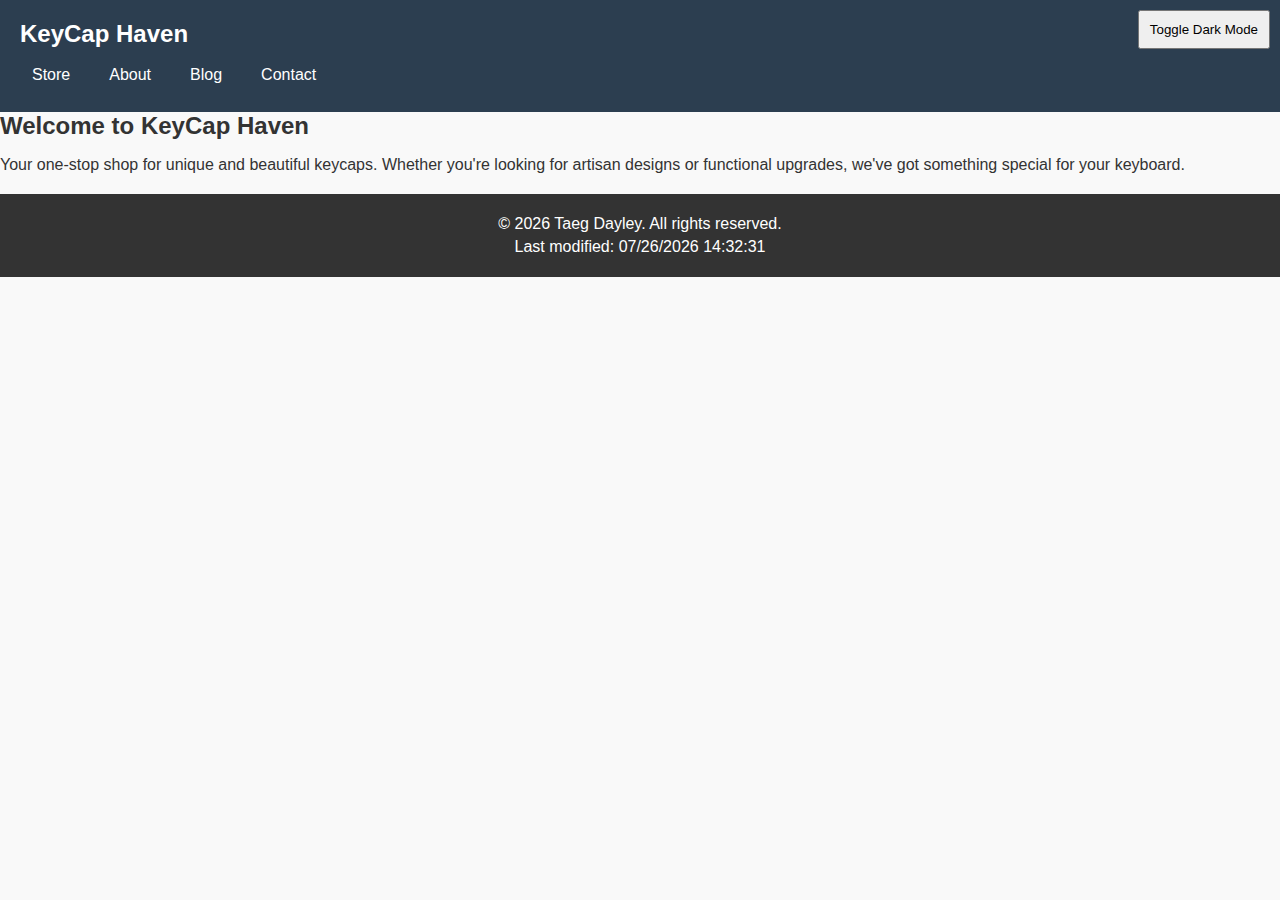
==== project/index.html @ 483429bb "footer scripts" ====
<!DOCTYPE html>
<html lang="en">
<head>
    <meta charset="UTF-8">
    <meta name="viewport" content="width=device-width, initial-scale=1.0">
    <meta name="description" content="The site plan">
    <meta name="Author" content="Taeg Dayley">
    <title>KeyCap Haven - Site Plan</title>
    <link rel="stylesheet" href="styles.css">
</head>
<body>

  <header>
    <h1>KeyCap Haven</h1>
    <nav>
      <ul>
        <li><a href="store.html">Store</a></li>
        <li><a href="about.html">About</a></li>
        <li><a href="blog.html">Blog</a></li>
        <li><button onclick="openContactForm()">Contact</button></li>
      </ul>
    </nav>
  </header>

  <main>
    <section>
      <h2>Welcome to KeyCap Haven</h2>
      <p>Your one-stop shop for unique and beautiful keycaps. Whether you're looking for artisan designs or functional upgrades, we've got something special for your keyboard.</p>
    </section>
  </main>

  <!-- Contact Modal -->
  <div id="contactModal" style="display:none;">
    <div>
      <h2>Contact Us</h2>
      <form id="contactForm">
        <label for="name">Name:</label><br>
        <input type="text" id="name" name="name" required><br><br>

        <label for="email">Email:</label><br>
        <input type="email" id="email" name="email" required><br><br>

        <label for="message">Message:</label><br>
        <textarea id="message" name="message" rows="5" required></textarea><br><br>

        <button type="submit">Send</button>
        <button type="button" onclick="closeContactForm()">Cancel</button>
      </form>
    </div>
  </div>
  <footer>
    <p>&copy; <span id="year"></span> Taeg Dayley. All rights reserved.</p>
    <p>Last modified: <span id="lastModified"></span></p>
  </footer>
  <script src="scripts/scripts.js" defer></script>

</body>
</html>
---- project/styles.css ----
/* === Reset & Base === */
body {
    font-family: 'Segoe UI', Tahoma, Geneva, Verdana, sans-serif;
    margin: 0;
    padding: 0;
    background-color: #f9f9f9;
    color: #333;
  }
  
  h1, h2, h3 {
    margin: 0;
  }
  
  img {
    max-width: 100%;
    display: block;
  }
  
  /* === Header / Nav Bar === */
  header {
    background-color: #2c3e50;
    color: white;
    padding: 20px;
    display: flex;
    flex-wrap: wrap;
    justify-content: space-between;
    align-items: center;
  }
  
  header h1 {
    font-size: 1.5rem;
    flex: 1 1 100%;
    margin-bottom: 10px;
  }
  
  nav ul {
    list-style: none;
    display: flex;
    flex-wrap: wrap;
    gap: 15px;
    margin: 0;
    padding: 0;
  }
  
  nav a, nav button {
    float: right;
    color: white;
    text-decoration: none;
    background: none;
    border: none;
    font-size: 1rem;
    cursor: pointer;
    padding: 8px 12px;
  }
  
  nav a:hover, nav button:hover {
    background-color: #34495e;
    border-radius: 5px;
  }
  
  /* === Contact Modal === */
  #contactModal {
    position: fixed;
    top: 0;
    left: 0;
    width: 100%;
    height: 100%;
    background: rgba(0,0,0,0.5);
    display: none;
    justify-content: center;
    align-items: center;
    z-index: 10;
  }
  
  #contactModal > div {
    background: white;
    padding: 30px;
    border-radius: 8px;
    width: 90%;
    max-width: 500px;
  }
  
  #contactForm input,
  #contactForm textarea {
    width: 100%;
    padding: 10px;
    margin-bottom: 15px;
    border-radius: 4px;
    border: 1px solid #ccc;
    font-family: inherit;
  }
  
  /* === Store Page Grid === */
  .store-grid {
    display: grid;
    grid-template-columns: repeat(auto-fill, minmax(180px, 1fr));
    gap: 20px;
    padding: 20px;
    max-width: 1200px;
    margin: auto;
  }
  
  .keycap-item {
    background-color: white;
    border-radius: 8px;
    padding: 15px;
    box-shadow: 0 2px 6px rgba(0,0,0,0.1);
    transition: transform 0.2s ease;
  }
  
  .keycap-item:hover {
    transform: scale(1.03);
  }
  
  .keycap-item h3 {
    margin: 10px 0 5px;
    font-size: 1.1rem;
  }
  
  .keycap-item p {
    font-size: 0.95rem;
    color: #555;
  }
  
  /* === Star Rating === */
  .rating {
    color: gold;
    font-size: 1rem;
  }
  
  /* === About Page === */
  .about-content {
    max-width: 800px;
    margin: 40px auto;
    background-color: #fff;
    padding: 30px;
    border-radius: 10px;
    box-shadow: 0 2px 10px rgba(0,0,0,0.05);
  }
  
  .about-content h2 {
    margin-bottom: 20px;
    font-size: 2rem;
    color: #222;
  }
  
  .about-content p {
    margin-bottom: 15px;
    font-size: 1rem;
    line-height: 1.7;
    color: #555;
  }
  
  /* === Blog Page === */
  .blog-featured {
    background-color: #fefefe;
    border-radius: 12px;
    padding: 30px;
    margin: 40px auto 20px;
    max-width: 900px;
    box-shadow: 0 3px 10px rgba(0,0,0,0.1);
    display: flex;
    flex-direction: column;
    gap: 20px;
  }
  
  .blog-featured h2 {
    font-size: 2rem;
    margin-bottom: 10px;
  }
  
  .blog-featured p {
    color: #555;
    line-height: 1.6;
  }
  
  .blog-grid {
    display: grid;
    grid-template-columns: repeat(auto-fill, minmax(280px, 1fr));
    gap: 25px;
    max-width: 1000px;
    margin: 0 auto 60px;
    padding: 0 20px;
  }
  
  .blog-card {
    background-color: #fff;
    border-radius: 10px;
    padding: 20px;
    box-shadow: 0 2px 8px rgba(0,0,0,0.08);
    transition: transform 0.2s ease;
  }
  
  .blog-card:hover {
    transform: translateY(-5px);
  }
  
  .blog-card h3 {
    margin-bottom: 10px;
    font-size: 1.25rem;
  }
  
  .blog-card p {
    font-size: 0.95rem;
    color: #555;
    line-height: 1.5;
  }

  footer {
    background-color: #333;
    color: white;
    text-align: center;
    padding: 1rem;
    margin-top: 20px;
    font-size: 1rem;
}

footer p {
    margin: 5px 0;
}
  
  /* === Media Queries for Phones and Small Devices === */
  @media (max-width: 768px) {
    header {
      flex-direction: column;
      align-items: flex-start;
    }
  
    nav ul {
      flex-direction: column;
      width: 100%;
      padding-top: 10px;
    }
  
    nav a, nav button {
      width: 100%;
      text-align: left;
      padding: 10px 0;
    }
  
    .store-grid {
      grid-template-columns: 1fr;
      padding: 10px;
    }
  
    .blog-featured, .about-content {
      padding: 20px;
      margin: 20px 10px;
    }
  
    .blog-grid {
      grid-template-columns: 1fr;
      padding: 0 10px;
    }
  
    #contactModal > div {
      padding: 20px;
    }
  
    header h1 {
      margin-bottom: 10px;
    }
  }
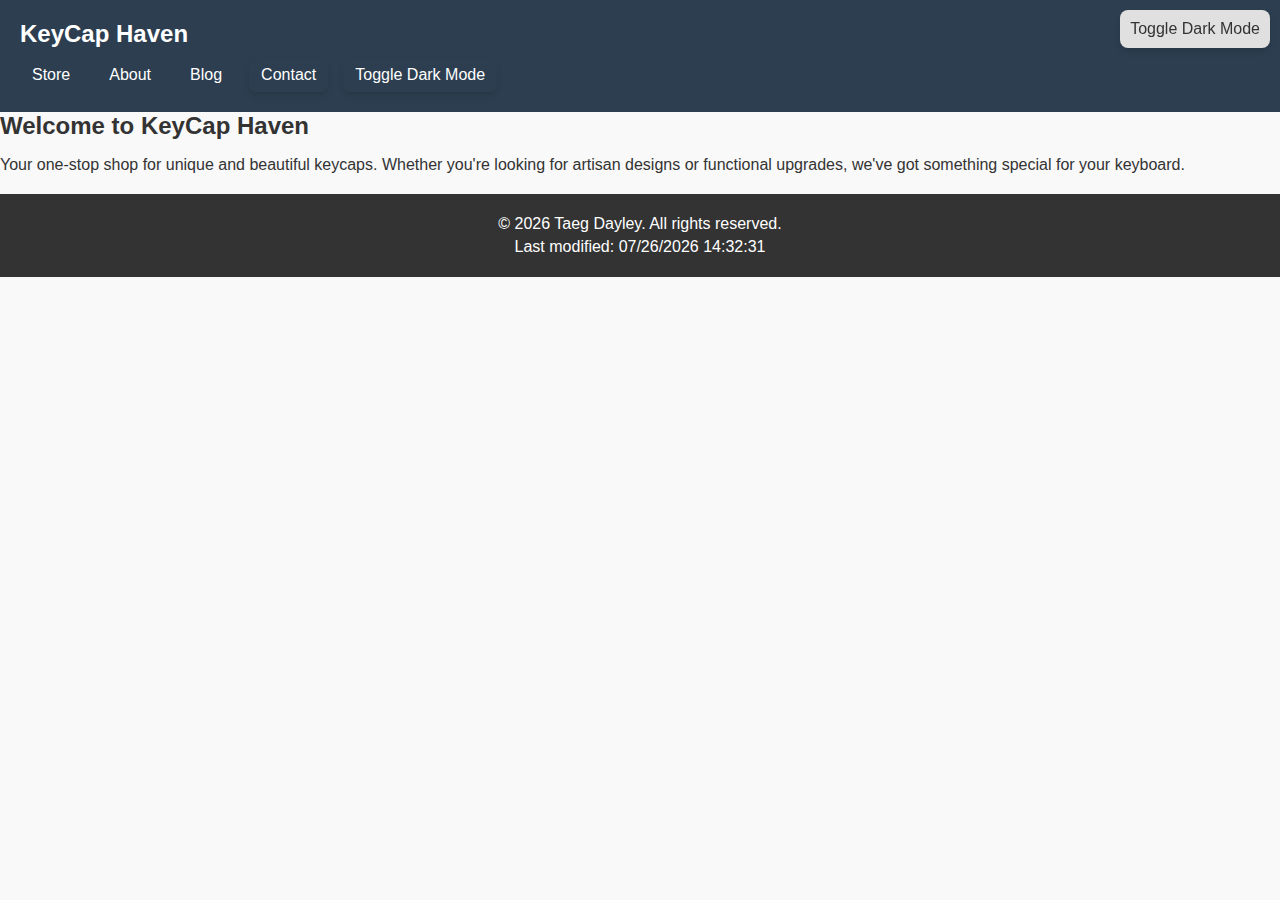
==== commit 1e7e48c8: "dark mode" ====
--- a/project/index.html
+++ b/project/index.html
@@ -18,6 +18,7 @@
         <li><a href="about.html">About</a></li>
         <li><a href="blog.html">Blog</a></li>
         <li><button onclick="openContactForm()">Contact</button></li>
+        <button onclick="toggleDarkMode()">Toggle Dark Mode</button>
       </ul>
     </nav>
   </header>
--- a/project/styles.css
+++ b/project/styles.css
@@ -6,7 +6,39 @@
     background-color: #f9f9f9;
     color: #333;
   }
-  
+
+
+/* Dark mode styles */
+body.dark-mode {
+  background-color: #121212;
+  color: white;
+}
+
+button {
+  padding: 10px 20px;
+  font-size: 1rem;
+  background-color: #e0e0e0;
+  color: #333;
+  border: none;
+  border-radius: 8px;
+  cursor: pointer;
+  transition: all 0.3s ease;
+  box-shadow: 0 4px 6px rgba(0,0,0,0.1);
+}
+
+/* Button style when in dark mode */
+body.dark-mode button {
+  background-color: #333;
+  color: #f0f0f0;
+  box-shadow: 0 4px 6px rgba(255,255,255,0.1);
+}
+
+button:hover {
+  transform: translateY(-2px);
+  box-shadow: 0 6px 12px rgba(0,0,0,0.2);
+}
+
+
   h1, h2, h3 {
     margin: 0;
   }
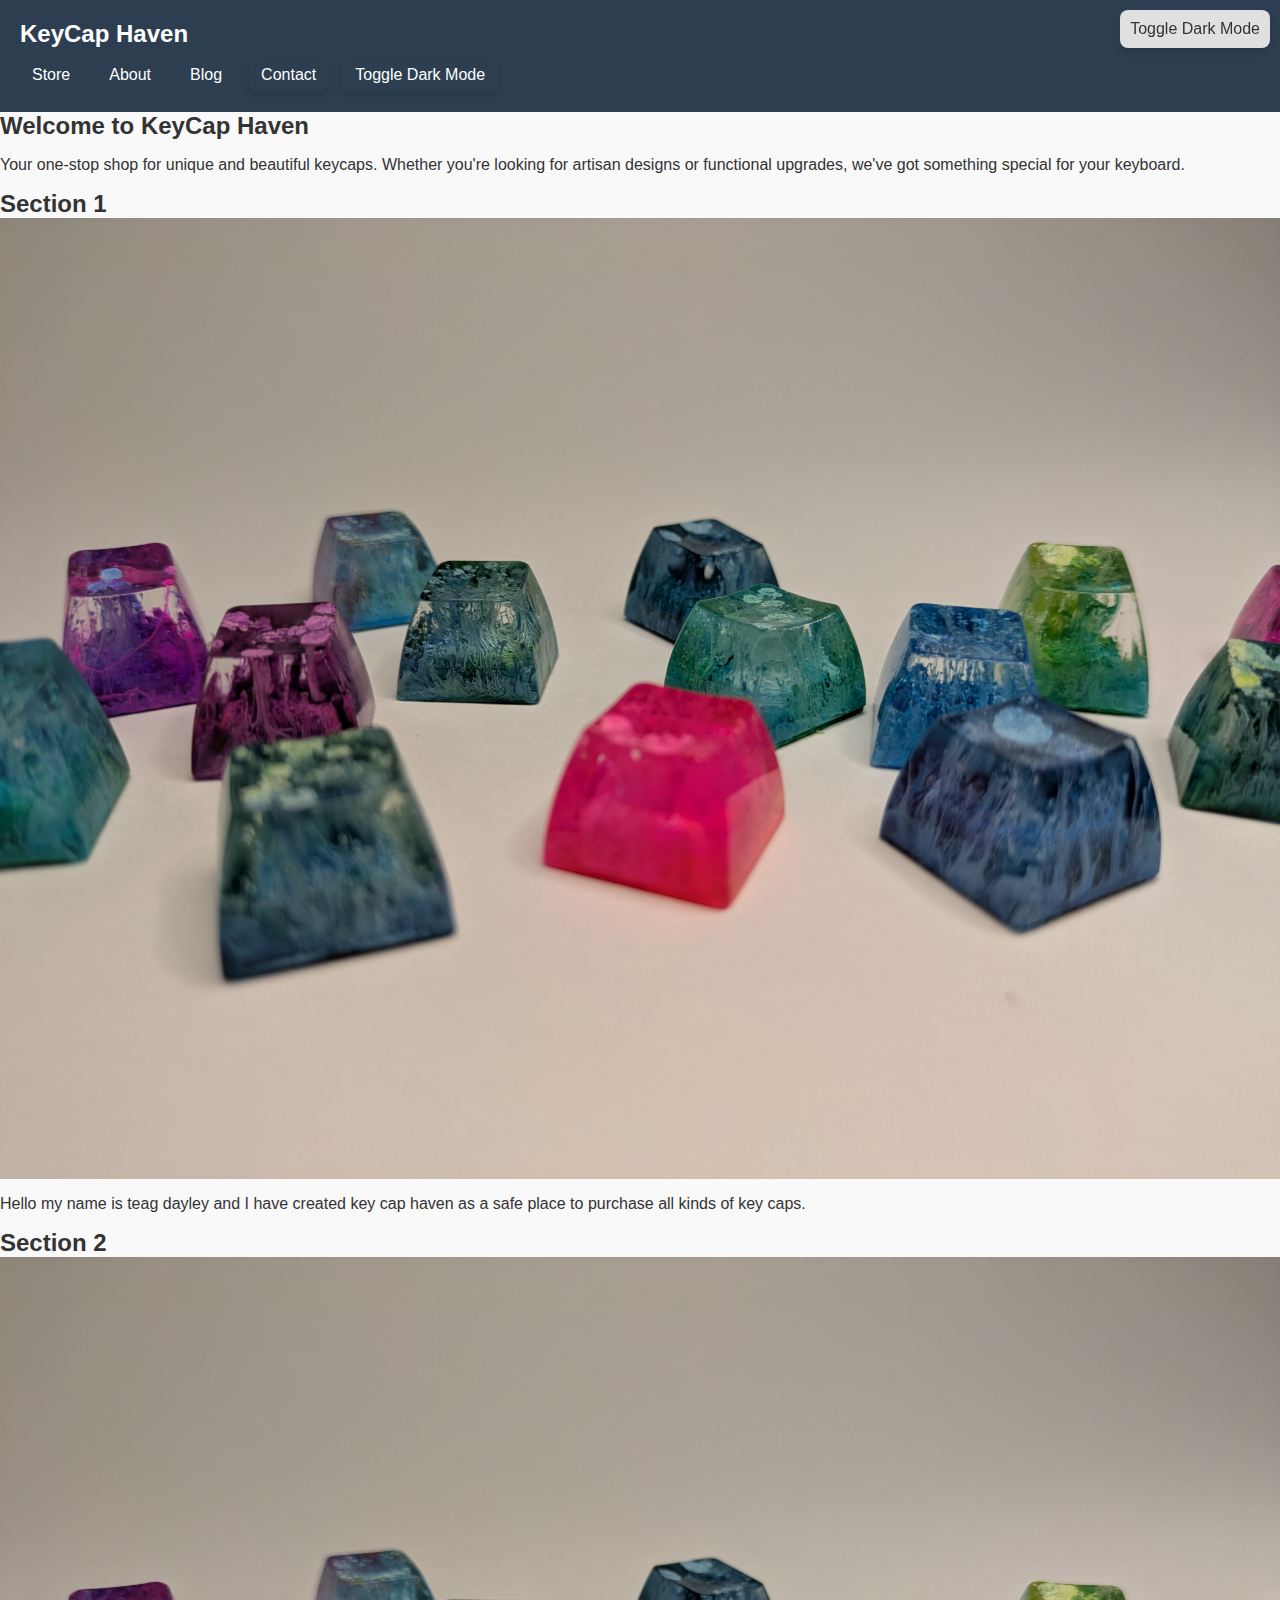
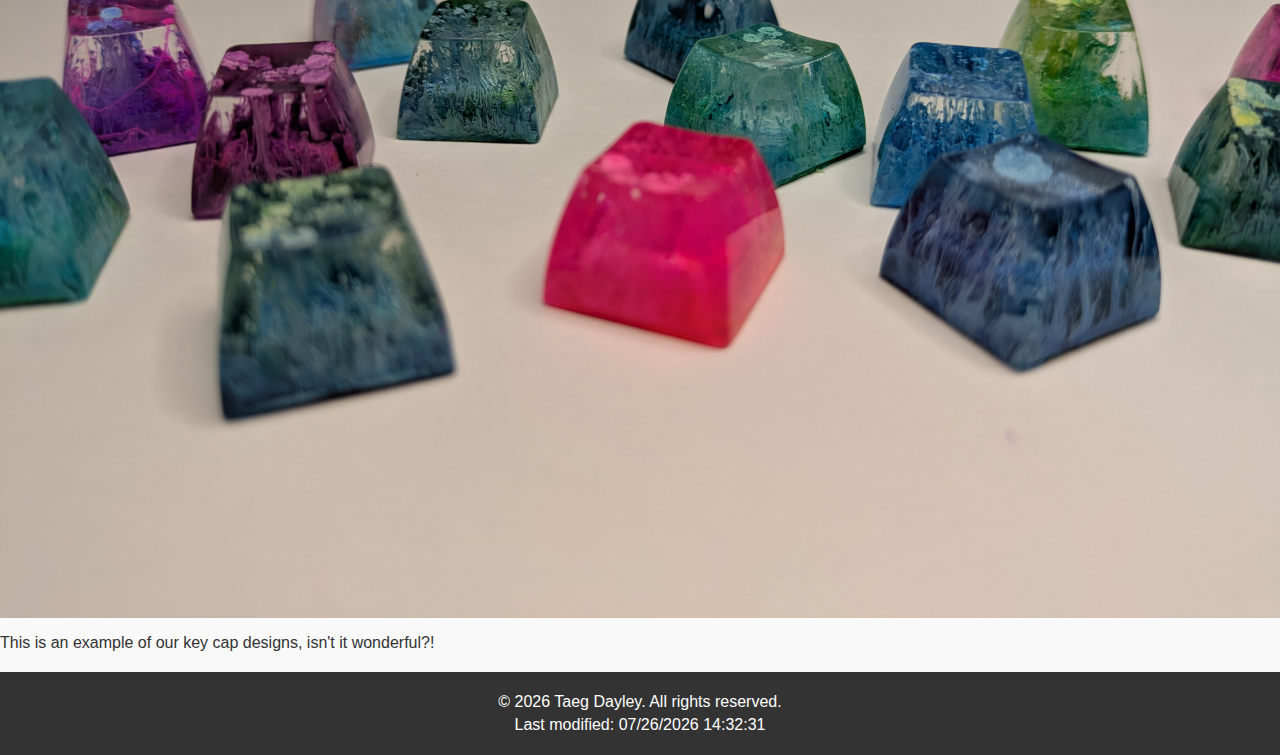
==== commit 0d0f3574: "major changes, images folder and footers, with script fixes" ====
--- a/project/index.html
+++ b/project/index.html
@@ -28,6 +28,16 @@
       <h2>Welcome to KeyCap Haven</h2>
       <p>Your one-stop shop for unique and beautiful keycaps. Whether you're looking for artisan designs or functional upgrades, we've got something special for your keyboard.</p>
     </section>
+    <section id="section1" class="card">
+      <h2>Section 1</h2>
+      <img src="images/test.png" alt="Description of image 1">
+      <p>Hello my name is teag dayley and I have created key cap haven as a safe place to purchase all kinds of key caps.</p>
+    </section>
+    <section id="section2" class="card">
+        <h2>Section 2</h2>
+        <img src="images/test.png" alt="Description of image 2">
+        <p>This is an example of our key cap designs, isn't it wonderful?!</p>
+    </section>
   </main>
 
   <!-- Contact Modal -->
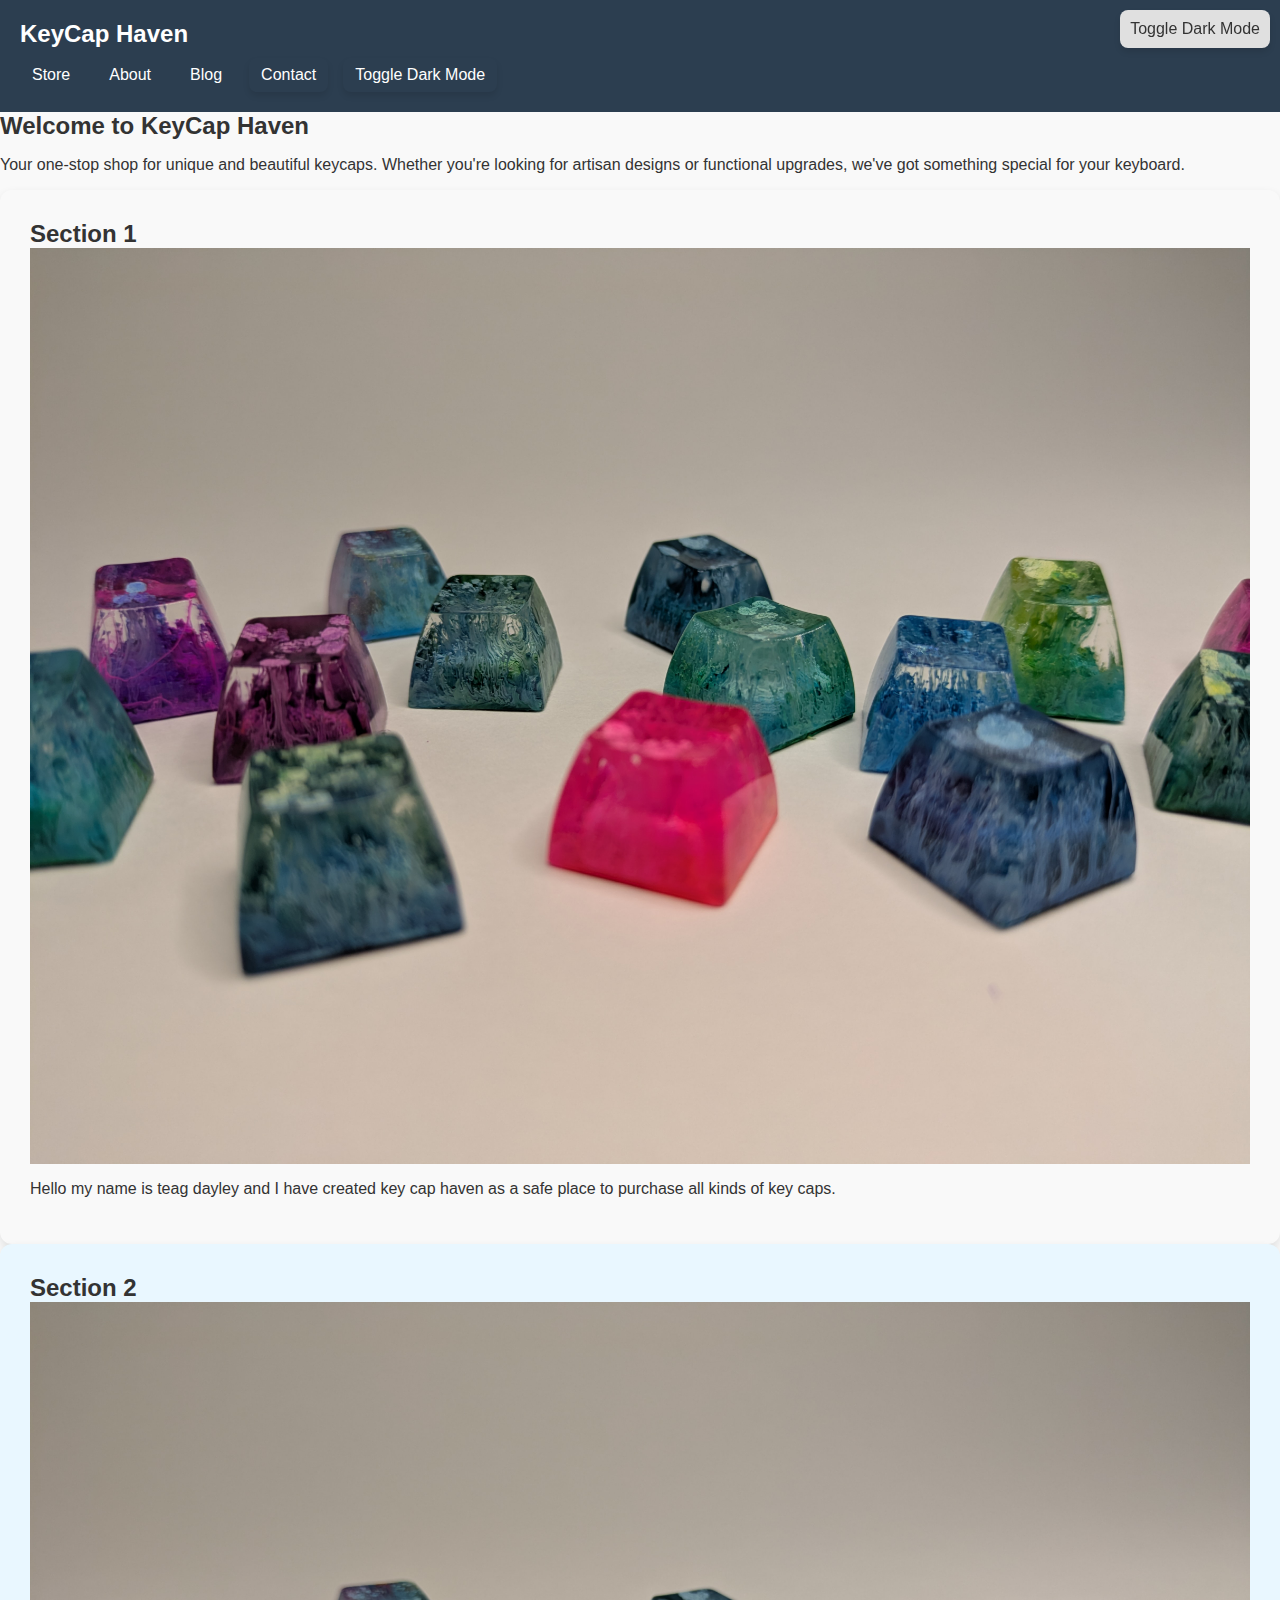
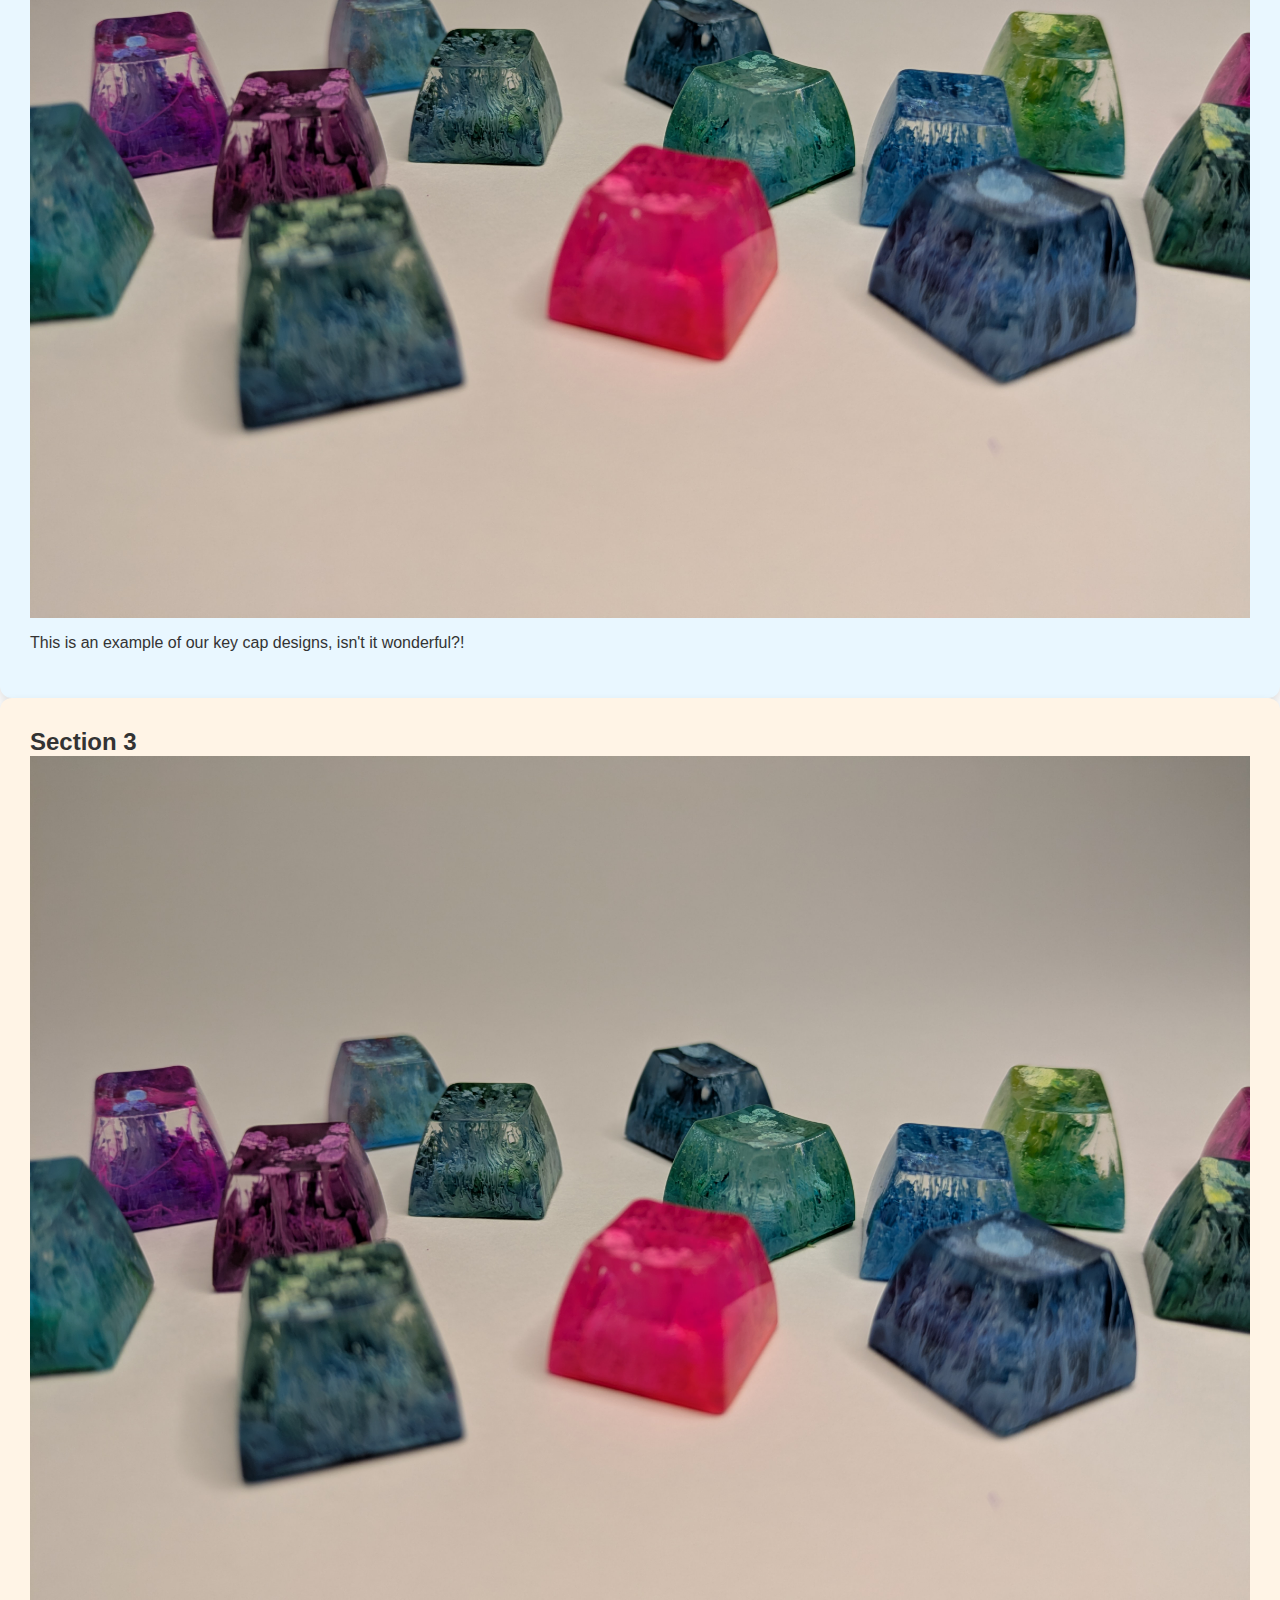
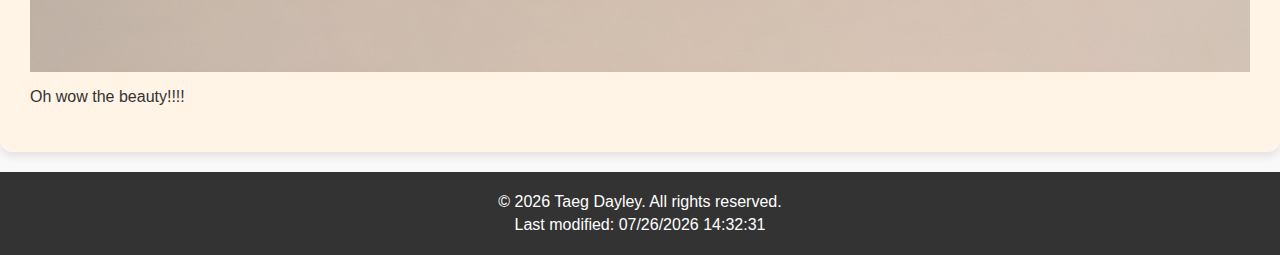
==== commit 9bcb1aad: "sections css" ====
--- a/project/index.html
+++ b/project/index.html
@@ -38,6 +38,11 @@
         <img src="images/test.png" alt="Description of image 2">
         <p>This is an example of our key cap designs, isn't it wonderful?!</p>
     </section>
+    <section id="section3" class="card">
+      <h2>Section 3</h2>
+      <img src="images/test.png" alt="Description of image 2">
+      <p>Oh wow the beauty!!!!</p>
+  </section>
   </main>
 
   <!-- Contact Modal -->
--- a/project/styles.css
+++ b/project/styles.css
@@ -7,6 +7,32 @@
     color: #333;
   }
 
+  .grid-container {
+    display: grid;
+    grid-template-columns: repeat(auto-fit, minmax(250px, 1fr));
+    gap: 20px;
+    padding: 20px;
+    max-width: 1000px;
+    margin: 0 auto;
+  }
+  
+  #section1, #section2, #section3 {
+    padding: 30px;
+    border-radius: 12px;
+    box-shadow: 0 4px 10px rgba(0, 0, 0, 0.1);
+    transition: background-color 0.3s ease, color 0.3s ease;
+  }
+  
+  /* Light mode styles */
+  #section1 { background-color: #f9f9f9; color: #333; }
+  #section2 { background-color: #e9f7ff; color: #333; }
+  #section3 { background-color: #fff4e6; color: #333; }
+  
+  /* Dark mode styles */
+  body.dark-mode #section1 { background-color: #1e1e1e; color: #f1f1f1; }
+  body.dark-mode #section2 { background-color: #263238; color: #f1f1f1; }
+  body.dark-mode #section3 { background-color: #3e2723; color: #f1f1f1; }
+  
 
 /* Dark mode styles */
 body.dark-mode {
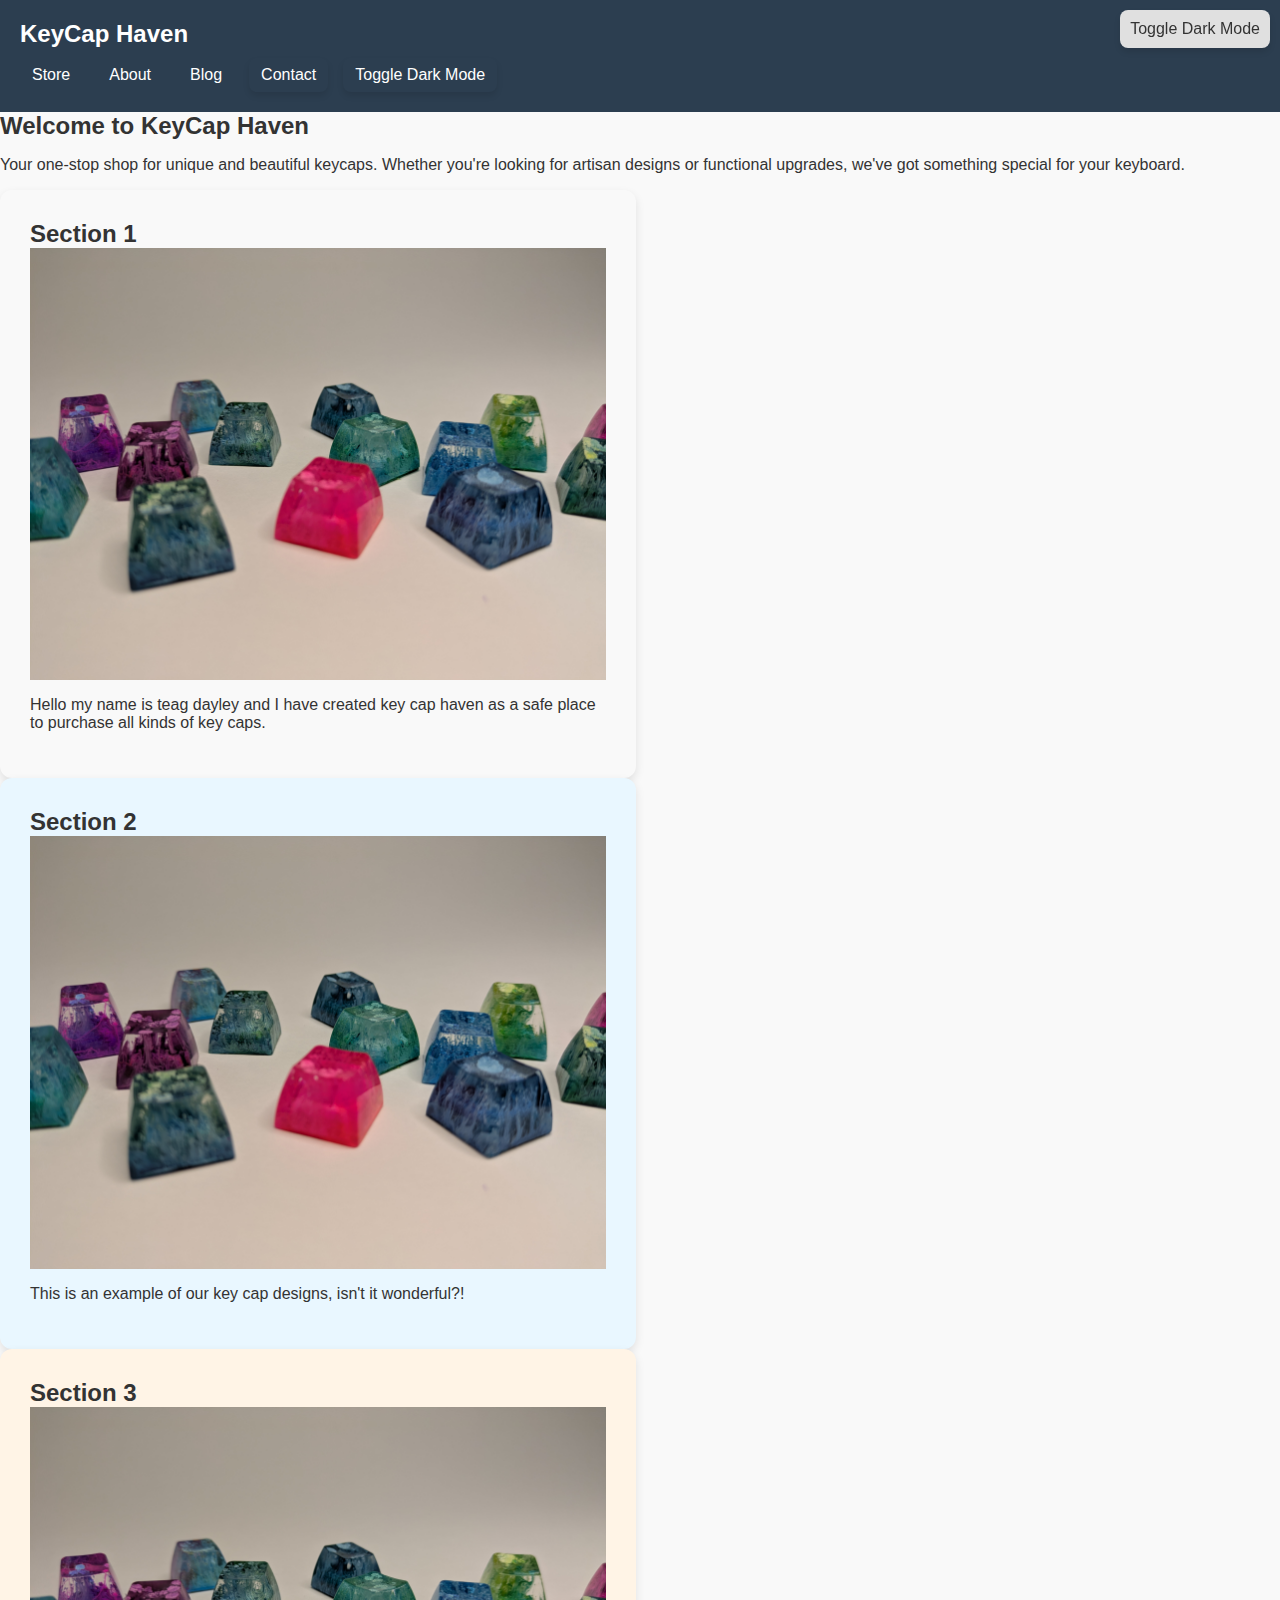
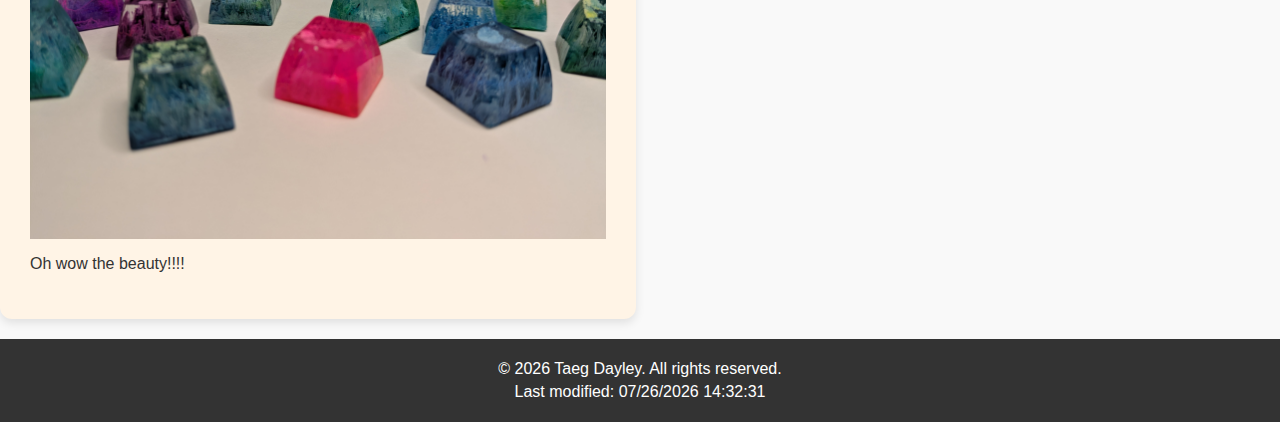
==== commit b9cb1d39: "div update" ====
--- a/project/index.html
+++ b/project/index.html
@@ -28,21 +28,21 @@
       <h2>Welcome to KeyCap Haven</h2>
       <p>Your one-stop shop for unique and beautiful keycaps. Whether you're looking for artisan designs or functional upgrades, we've got something special for your keyboard.</p>
     </section>
-    <section id="section1" class="card">
+    <div id="section1" class="card">
       <h2>Section 1</h2>
       <img src="images/test.png" alt="Description of image 1">
       <p>Hello my name is teag dayley and I have created key cap haven as a safe place to purchase all kinds of key caps.</p>
-    </section>
-    <section id="section2" class="card">
+    </div>
+    <div id="section2" class="card">
         <h2>Section 2</h2>
         <img src="images/test.png" alt="Description of image 2">
         <p>This is an example of our key cap designs, isn't it wonderful?!</p>
-    </section>
-    <section id="section3" class="card">
+    </div>
+    <div id="section3" class="card">
       <h2>Section 3</h2>
       <img src="images/test.png" alt="Description of image 2">
       <p>Oh wow the beauty!!!!</p>
-  </section>
+    </div>
   </main>
 
   <!-- Contact Modal -->
--- a/project/styles.css
+++ b/project/styles.css
@@ -9,24 +9,25 @@
 
   .grid-container {
     display: grid;
-    grid-template-columns: repeat(auto-fit, minmax(250px, 1fr));
-    gap: 20px;
-    padding: 20px;
-    max-width: 1000px;
-    margin: 0 auto;
-  }
-  
+    grid-template-columns: repeat(3, 1fr); /* or any layout that supports your column spans */
+    grid-template-rows: auto auto; /* enough rows for row spans */
+    gap: 1rem; /* optional spacing */
+  }
+  
+
+
   #section1, #section2, #section3 {
     padding: 30px;
     border-radius: 12px;
     box-shadow: 0 4px 10px rgba(0, 0, 0, 0.1);
     transition: background-color 0.3s ease, color 0.3s ease;
+    width: 45%;
   }
   
   /* Light mode styles */
-  #section1 { background-color: #f9f9f9; color: #333; }
-  #section2 { background-color: #e9f7ff; color: #333; }
-  #section3 { background-color: #fff4e6; color: #333; }
+  #section1 { background-color: #f9f9f9; color: #333; grid-column: 1 / span 3; grid-row: 1 / 2;}
+  #section2 { background-color: #e9f7ff; color: #333; grid-column: 1 / span 2; grid-row: 2 / 3;} 
+  #section3 { background-color: #fff4e6; color: #333; grid-column: 2 / span 3; grid-row: 2 / 3;}
   
   /* Dark mode styles */
   body.dark-mode #section1 { background-color: #1e1e1e; color: #f1f1f1; }
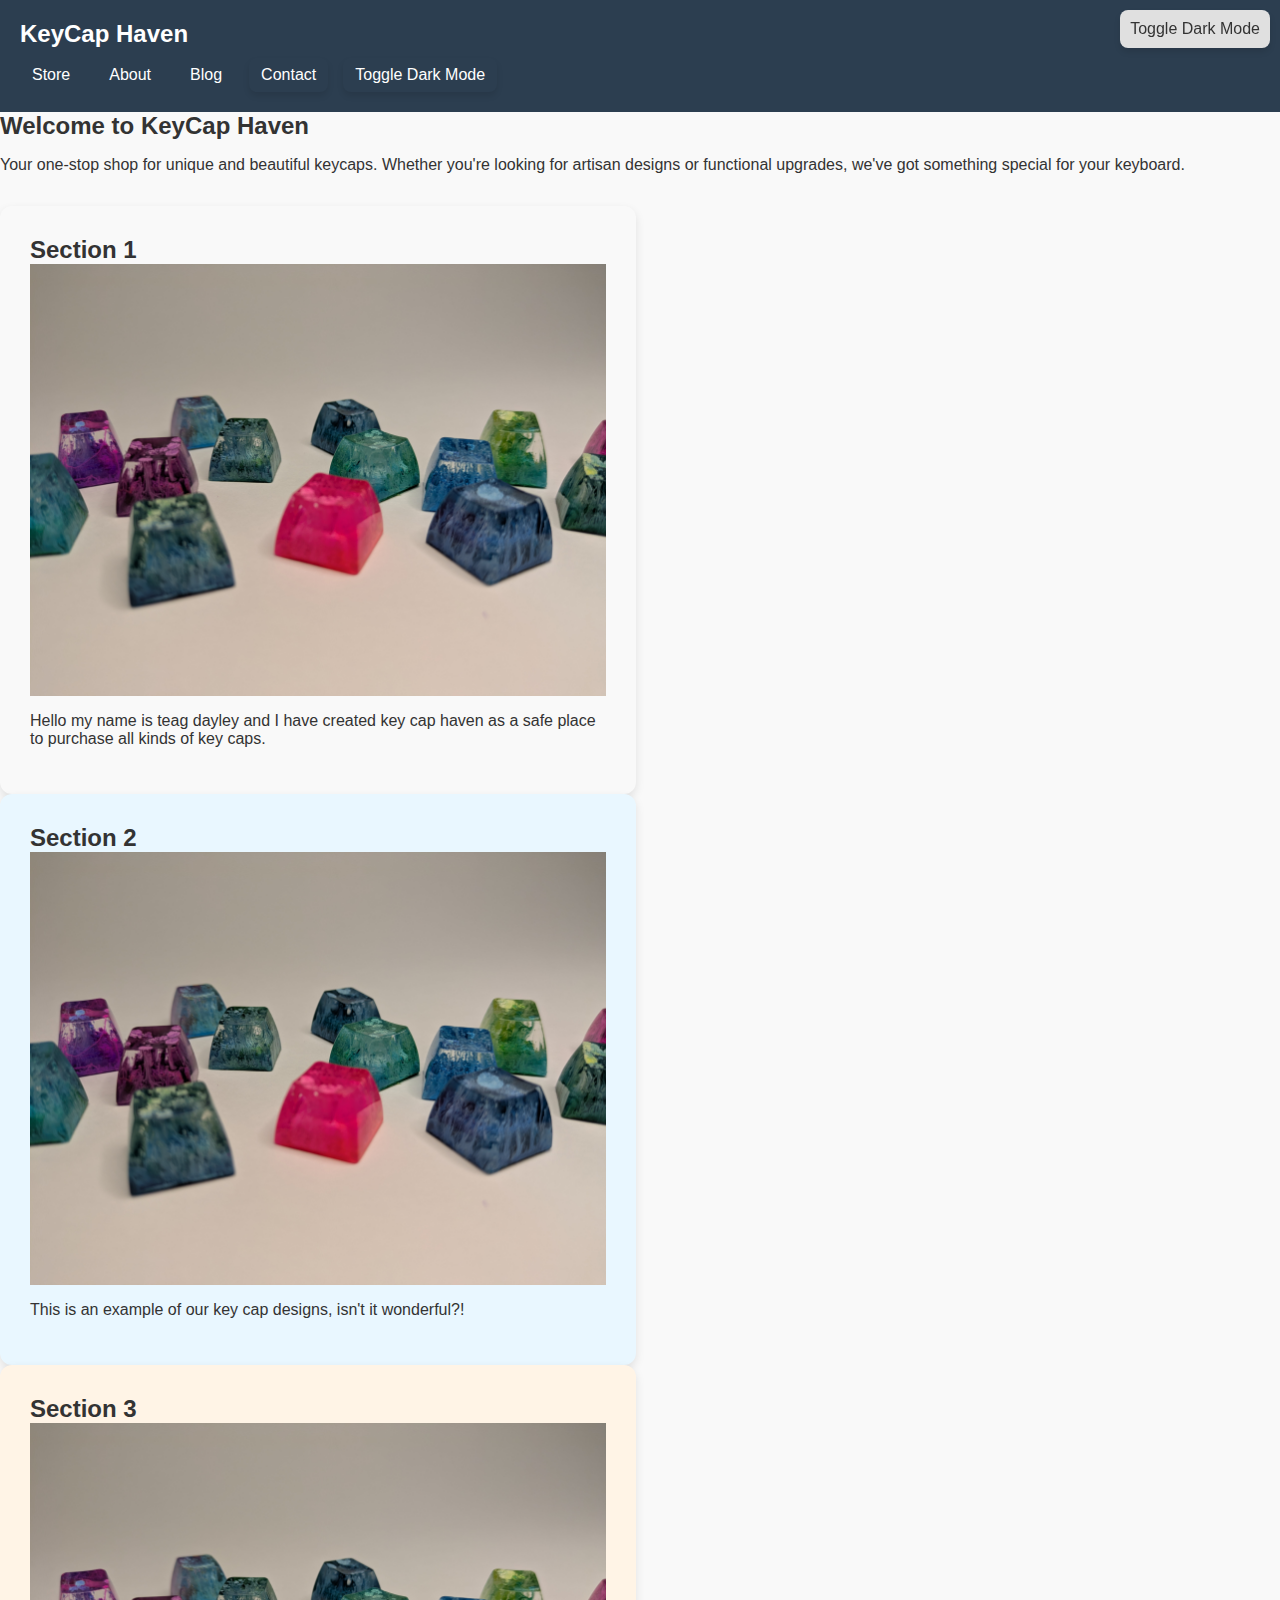
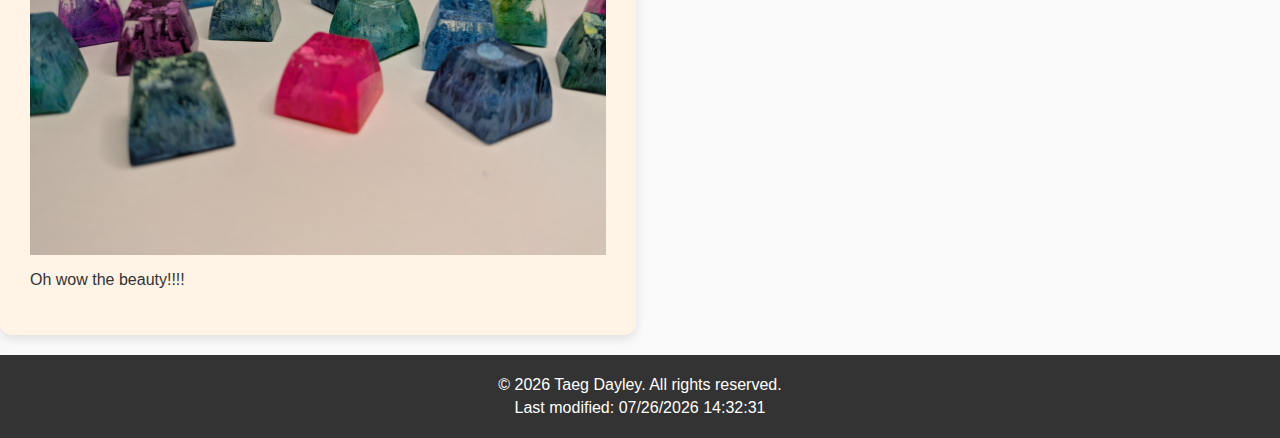
==== commit bc6efb0a: "grid container div" ====
--- a/project/index.html
+++ b/project/index.html
@@ -28,20 +28,22 @@
       <h2>Welcome to KeyCap Haven</h2>
       <p>Your one-stop shop for unique and beautiful keycaps. Whether you're looking for artisan designs or functional upgrades, we've got something special for your keyboard.</p>
     </section>
+    <div class="grid-container"></div>
     <div id="section1" class="card">
       <h2>Section 1</h2>
       <img src="images/test.png" alt="Description of image 1">
       <p>Hello my name is teag dayley and I have created key cap haven as a safe place to purchase all kinds of key caps.</p>
     </div>
-    <div id="section2" class="card">
-        <h2>Section 2</h2>
+      <div id="section2" class="card">
+          <h2>Section 2</h2>
+          <img src="images/test.png" alt="Description of image 2">
+          <p>This is an example of our key cap designs, isn't it wonderful?!</p>
+      </div>
+      <div id="section3" class="card">
+        <h2>Section 3</h2>
         <img src="images/test.png" alt="Description of image 2">
-        <p>This is an example of our key cap designs, isn't it wonderful?!</p>
-    </div>
-    <div id="section3" class="card">
-      <h2>Section 3</h2>
-      <img src="images/test.png" alt="Description of image 2">
-      <p>Oh wow the beauty!!!!</p>
+        <p>Oh wow the beauty!!!!</p>
+      </div>
     </div>
   </main>
 
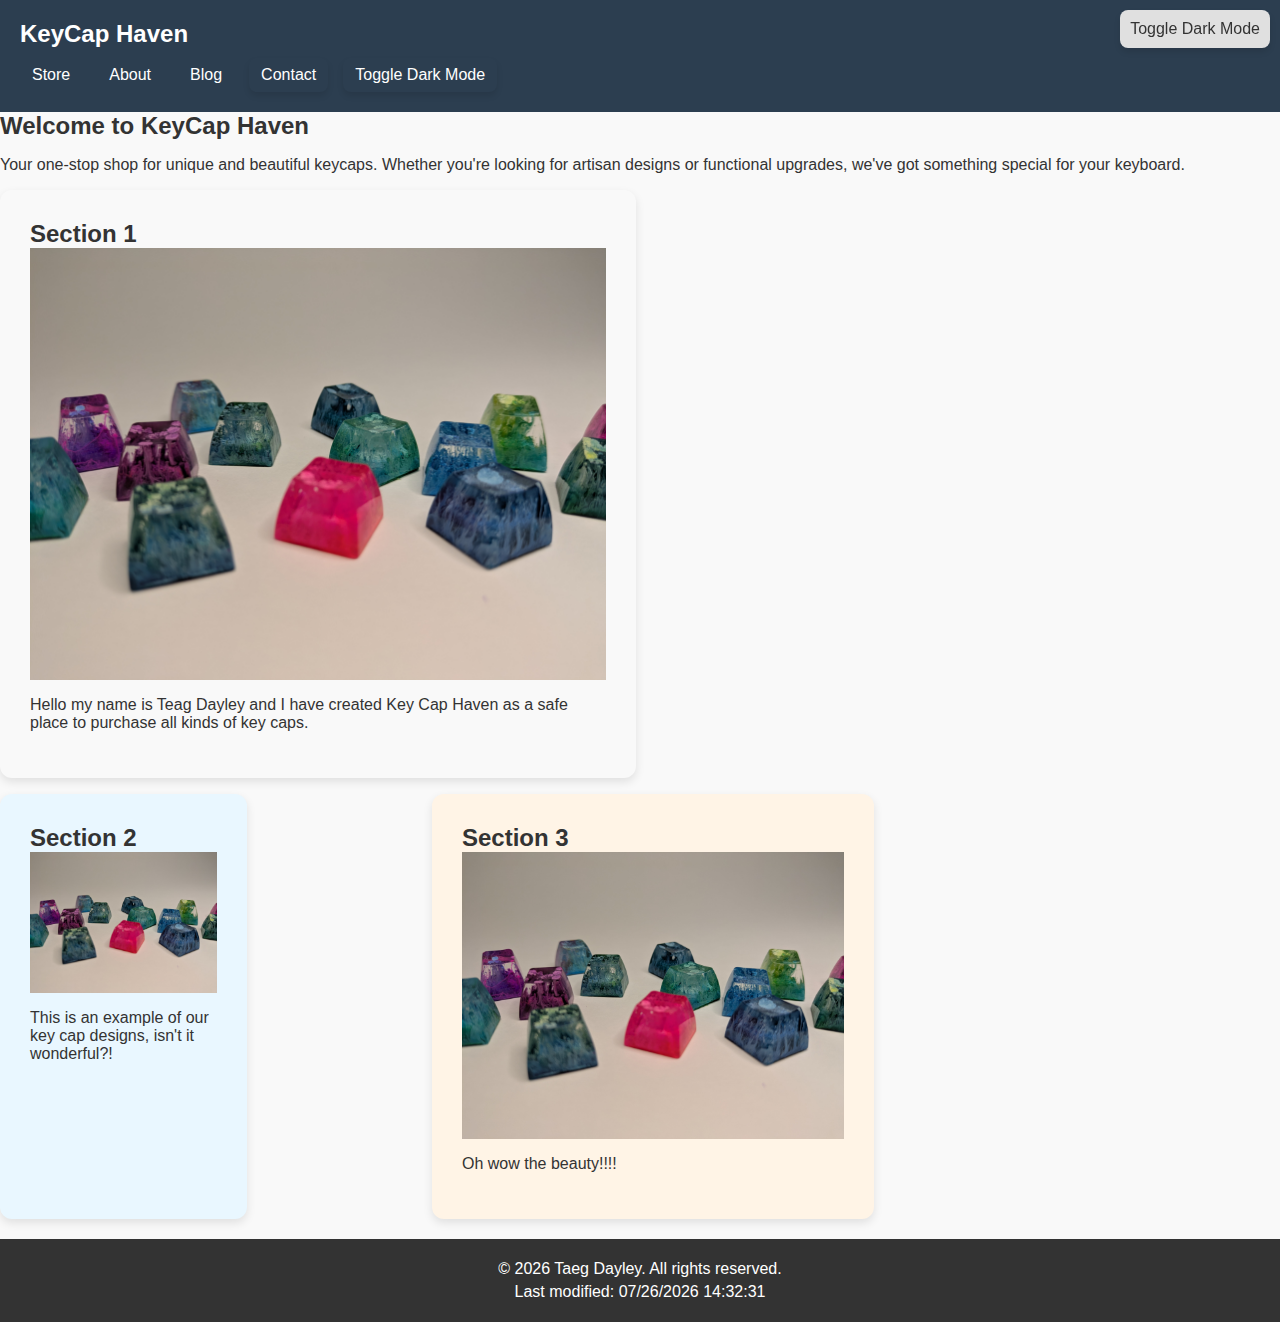
==== commit 7256755f: "div fixes" ====
--- a/project/index.html
+++ b/project/index.html
@@ -28,23 +28,23 @@
       <h2>Welcome to KeyCap Haven</h2>
       <p>Your one-stop shop for unique and beautiful keycaps. Whether you're looking for artisan designs or functional upgrades, we've got something special for your keyboard.</p>
     </section>
-    <div class="grid-container"></div>
-    <div id="section1" class="card">
-      <h2>Section 1</h2>
-      <img src="images/test.png" alt="Description of image 1">
-      <p>Hello my name is teag dayley and I have created key cap haven as a safe place to purchase all kinds of key caps.</p>
-    </div>
+    <div class="grid-container">
+      <div id="section1" class="card">
+        <h2>Section 1</h2>
+        <img src="images/test.png" alt="Description of image 1">
+        <p>Hello my name is Teag Dayley and I have created Key Cap Haven as a safe place to purchase all kinds of key caps.</p>
+      </div>
       <div id="section2" class="card">
-          <h2>Section 2</h2>
-          <img src="images/test.png" alt="Description of image 2">
-          <p>This is an example of our key cap designs, isn't it wonderful?!</p>
+        <h2>Section 2</h2>
+        <img src="images/test.png" alt="Description of image 2">
+        <p>This is an example of our key cap designs, isn't it wonderful?!</p>
       </div>
       <div id="section3" class="card">
         <h2>Section 3</h2>
-        <img src="images/test.png" alt="Description of image 2">
+        <img src="images/test.png" alt="Description of image 3">
         <p>Oh wow the beauty!!!!</p>
       </div>
-    </div>
+    </div>    
   </main>
 
   <!-- Contact Modal -->
--- a/project/styles.css
+++ b/project/styles.css
@@ -24,10 +24,29 @@
     width: 45%;
   }
   
-  /* Light mode styles */
-  #section1 { background-color: #f9f9f9; color: #333; grid-column: 1 / span 3; grid-row: 1 / 2;}
-  #section2 { background-color: #e9f7ff; color: #333; grid-column: 1 / span 2; grid-row: 2 / 3;} 
-  #section3 { background-color: #fff4e6; color: #333; grid-column: 2 / span 3; grid-row: 2 / 3;}
+/* Top row - full width */
+#section1 {
+  background-color: #f9f9f9;
+  color: #333;
+  grid-column: 1 / span 3; /* spans all 3 columns */
+  grid-row: 1;
+}
+
+/* Bottom row, left side */
+#section2 {
+  background-color: #e9f7ff;
+  color: #333;
+  grid-column: 1 / 2; /* first column */
+  grid-row: 2;
+}
+
+/* Bottom row, right side (2 columns wide) */
+#section3 {
+  background-color: #fff4e6;
+  color: #333;
+  grid-column: 2 / 4; /* spans column 2 and 3 */
+  grid-row: 2;
+}
   
   /* Dark mode styles */
   body.dark-mode #section1 { background-color: #1e1e1e; color: #f1f1f1; }
